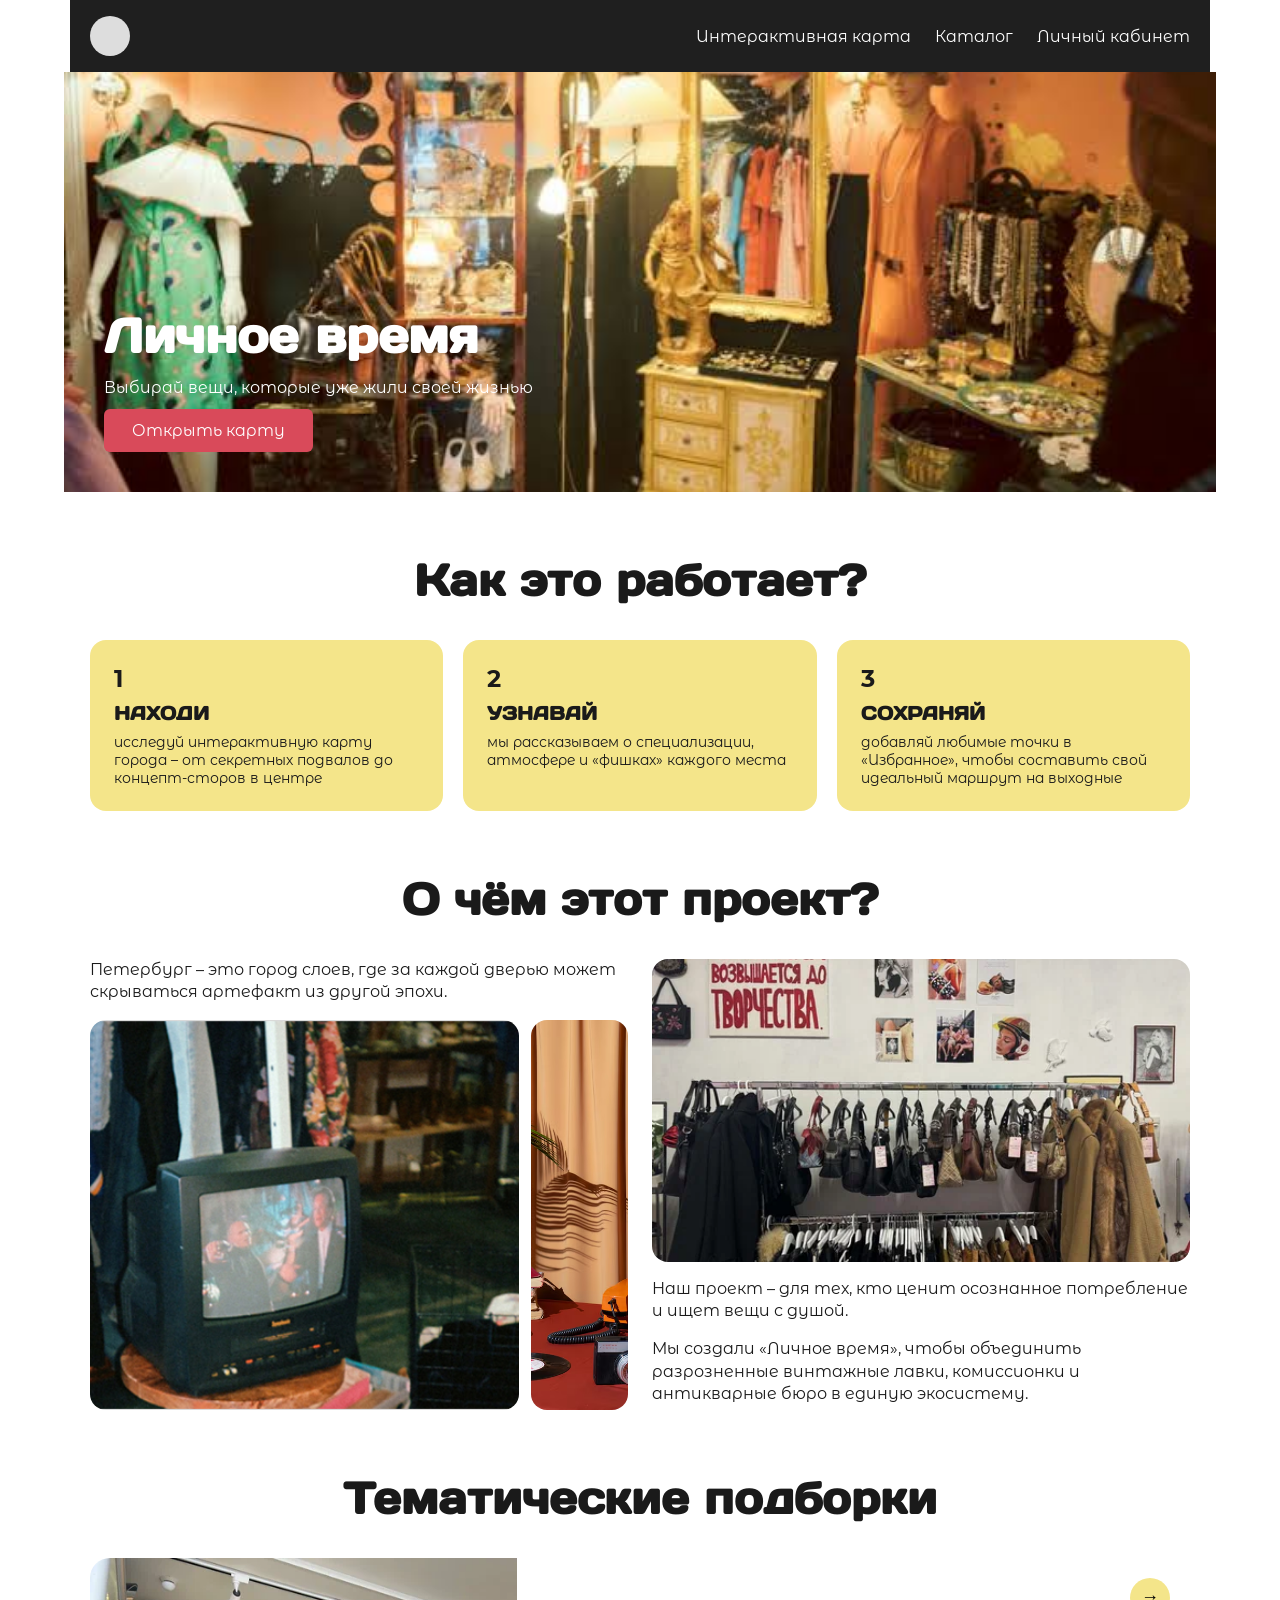
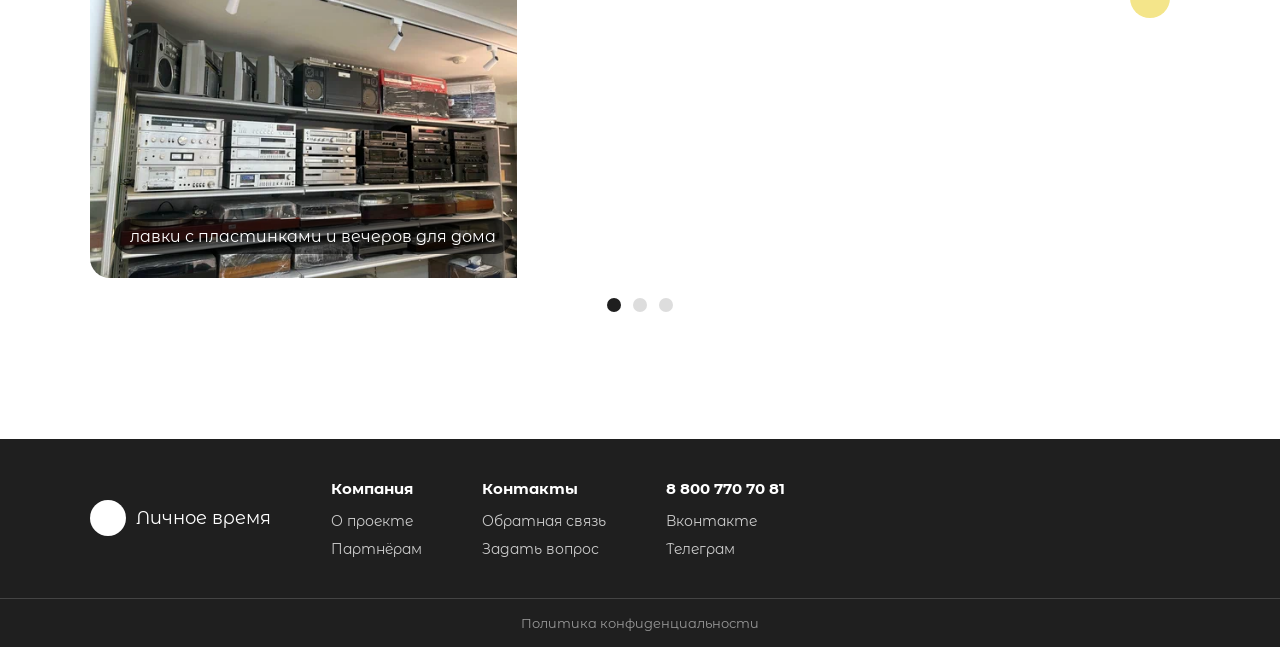
==== index.html @ d2d65a81 "проект" ====
<!DOCTYPE html>
<html lang="ru">
<head>
    <meta charset="UTF-8">
    <meta name="viewport" content="width=device-width, initial-scale=1.0">
    <title>Главная</title>

    <link rel="preconnect" href="https://fonts.googleapis.com">
    <link rel="preconnect" href="https://fonts.gstatic.com" crossorigin>
    <link href="https://fonts.googleapis.com/css2?family=Days+One&family=Montserrat+Alternates:wght@400;700&display=swap" rel="stylesheet">

    <link rel="stylesheet" href="css/style-index.css">
</head>

<body>

    <header class="header">
        <div class="headers">
            <a href="index.html" class="header-logo"></a>

            <nav class="navigation">
                <a href="map.html">Интерактивная карта</a>
                <a href="catalog.html">Каталог</a>
                <a href="lk.html">Личный кабинет</a>
            </nav>
        </div>
    </header>

    <div class="container">

        <section class="hero">
            <img class="hero-img" src="images/1.jpg" alt="главное фото">
            <div class="hero-content">
                <h1 class="hero-title">Личное время</h1>
                <p class="hero-text">Выбирай вещи, которые уже жили своей жизнью</p>
                <a href="map.html" class="btn btn-map">Открыть карту</a>
            </div>
        </section>

        <section class="how">
            <h2 class="section-title">Как это работает?</h2>
            <div class="how-list">

                <div class="how-item">
                    <span class="how-num">1</span>
                    <h3 class="how-title">Находи</h3>
                    <p class="how-text">исследуй интерактивную карту города – от секретных подвалов до концепт-сторов в центре</p>
                </div>

                <div class="how-item">
                    <span class="how-num">2</span>
                    <h3 class="how-title">Узнавай</h3>
                    <p class="how-text">мы рассказываем о специализации, атмосфере и «фишках» каждого места</p>
                </div>

                <div class="how-item">
                    <span class="how-num">3</span>
                    <h3 class="how-title">Сохраняй</h3>
                    <p class="how-text">добавляй любимые точки в «Избранное», чтобы составить свой идеальный маршрут на выходные</p>
                </div>

            </div>
        </section>

        <section class="about">
            <h2 class="section-title">О чём этот проект?</h2>
            <div class="about-content">
                <div class="about-col">
                    <p class="about-text">Петербург – это город слоев, где за каждой дверью может скрываться артефакт из другой эпохи.</p>
                    <div class="about-row">
                        <img class="about-img-big" src="images/2.jpg" alt="телевизор">
                        <img class="about-img-small" src="images/3.jpg" alt="кассета">
                    </div>
                </div>
                <div class="about-col">
                    <img class="about-img-wide" src="images/4.jpg" alt="свитер">
                    <p class="about-text">Наш проект – для тех, кто ценит осознанное потребление и ищет вещи с душой.</p>
                    <p class="about-text">Мы создали «Личное время», чтобы объединить разрозненные винтажные лавки, комиссионки и антикварные бюро в единую экосистему.</p>
                </div>
            </div>
        </section>

        <section class="slider-section">
            <h2 class="section-title">Тематические подборки</h2>

            <div class="slider">
                <div class="slide-active">
                    <img class="slide-img" src="images/5.jpg" alt="">
                    <p class="slide-text">лавки с пластинками и вечеров для дома</p>
                </div>
                <div class="slide">
                    <img class="slide-img" src="images/6.jpg" alt="">
                    <p class="slide-text">одежда 90-х для смелых образов</p>
                </div>
                <div class="slide">
                    <img class="slide-img" src="images/7.jpg" alt="">
                    <p class="slidep-text">книги и предметы для уютного вечера</p>
                </div>

                <button class="slider-arrow" id="nextSlide" type="button">→</button>
            </div>

            <div class="slider-dots" id="dots">
                <button class="dot active" data-index="0"></button>
                <button class="dot" data-index="1"></button>
                <button class="dot" data-index="2"></button>
            </div>

            <div class="slider-section__cta">
                <a href="catalog.html" class="btn btn-catalog">Уйти в шкаф</a>
            </div>
        </section>
    </div>


    <footer class="footer">
        <div class="footers">
            
            <div class="footer-brand">
                <span class="footer-logo"></span>
                <span>Личное время</span>
            </div>

            <div class="footer-col">
                <h4>Компания</h4>
                <a href="#">О проекте</a>
                <a href="#">Партнёрам</a>
            </div>

            <div class="footer-col">
                <h4>Контакты</h4>
                <a href="#">Обратная связь</a>
                <a href="#">Задать вопрос</a>
            </div>

            <div class="footer-col">
                <h4>8 800 770 70 81</h4>
                <a href="#">Вконтакте</a>
                <a href="#">Телеграм</a>
            </div>
        </div>

        <div class="footer-bottom">
            <span>Политика конфиденциальности</span>
        </div>
    </footer>

    <script src="index.js"></script>
</body>

</html>
---- css/style-index.css ----
.container {
    max-width: 1200px;
    width: 90%;
    margin: 0 auto; /*центрируем*/
    padding: 0 40px;
}
:root {
    --yellow: #f4e58a;
    --red: #d94a5a;
    --green: #a9c99a;
    --dark: #1f1f1f;
    --text: #1a1a1a;
}
body { 
    font-family: serif;
    margin: 0; 
    color: var(--text); 
}
.section-title { 
    text-align: center; 
    font-size: 44px; 
    margin-bottom: 32px; 
}
.btn {
    display: inline-block;
    padding: 12px 28px;
    border: none;
    border-radius: 6px;
    color: #fff;
    text-decoration: none;
    cursor: pointer;
}
body {
  font-family: 'Montserrat Alternates', sans-serif; /* весь обычный текст */
}
h1, h2, h3,
.hero-title,
.section-title,
.how-title,
.card-name {
  font-family: 'Days One', sans-serif; /* заголовки */
}



.headers{
    display: flex;
    justify-content: space-between;
    align-items: center;
    max-width: 1100px;
    margin: 0 auto;
    padding: 16px 20px;
    background: #1f1f1f;
}
.header-logo {
    width: 40px;
    height: 40px;
    border-radius: 50%;
    background: #ddd;
}
.navigation { 
    display: flex; 
    gap: 24px; 
}
.navigation a { 
    color: #fff; 
    text-decoration: none; 
}



.hero {
    position: relative;
    display: flex;
    align-items: flex-end;
    min-height: 420px;
}
.hero-img {
    position: absolute;
    inset: 0;
    width: 100%;
    height: 100%;
    object-fit: cover;
    z-index: -1;
}
.hero-content {
    display: flex;
    flex-direction: column;
    align-items: flex-start;
    gap: 12px;
    padding: 40px;
    color: #fff;
}
.hero-title {
    margin: 0; 
    font-size: 48px; 
}
.hero-text  { 
    margin: 0; 
}
.btn-map {
    background: var(--red);
}




.how { 
    max-width: 1100px; 
    margin: 60px auto; 
    padding: 0 20px; 
}
.how-list { 
    display: flex; 
    gap: 20px; 
}
.how-item {
    flex: 1;
    display: flex;
    flex-direction: column;
    gap: 8px;
    padding: 24px;
    border-radius: 16px;
    background: var(--yellow);
}
.how-num { 
    font-size: 24px; 
    font-weight: bold; 
}
.how-title { 
    margin: 0; 
    text-transform: uppercase; 
}
.how-text { 
    margin: 0; 
    font-size: 14px; 
}


.about { 
    max-width: 1100px; 
    margin: 60px auto; 
    padding: 0 20px; 
}
.about-content {
  display: flex;
  gap: 24px;
}
.about-col {
  flex: 1;
  display: flex;
  flex-direction: column;
  gap: 16px;
}
.about-text {
  margin: 0;
  font-size: 16px;
  line-height: 1.4;
}
.about-row {
  display: flex;
  gap: 12px;
  flex: 1;
}
.about-img-big {
  border-radius: 16px;
  object-fit: cover;
  flex: 1;
  min-width: 0;      
  aspect-ratio: 3 / 4;
  width: 100%;
  max-height: 390px;
}

.about-img-small {
  border-radius: 16px;
  object-fit: cover;
  flex: 0 0 70px;
  aspect-ratio: 1 / 4;
  max-height: 390px;
}

.about-img-wide {
  width: 100%;
  aspect-ratio: 16 / 9;
  object-fit: cover;
  border-radius: 16px;
}



.slider-section { 
    max-width: 1100px; 
    margin: 60px auto; 
    padding: 0 20px; 
}
.slider {
    position: relative;
    display: flex;
    border-radius: 20px;
    overflow: hidden;
}
.slide {
    display: none;
    position: relative;
    width: 100%;
}
.slide-active { 
    display: flex; 
    align-items: flex-end; 
}
.slide-img { 
    width: 100%; 
    height: 320px; 
    object-fit: cover; 
}
.slide-text {
    position: absolute;
    left: 24px;
    bottom: 24px;
    margin: 0;
    padding: 8px 16px;
    border-radius: 20px;
    background: rgba(0, 0, 0, .6);
    color: #fff;
}
.slider-arrow {
    position: absolute;
    right: 20px;
    top: 20px;
    width: 40px;
    height: 40px;
    border: none;
    border-radius: 50%;
    background: var(--yellow);
    font-size: 18px;
    cursor: pointer;
}
.slider-dots {
    display: flex;
    justify-content: center;
    gap: 12px;
    margin-top: 20px;
}
.dot {
    width: 14px;
    height: 14px;
    border: none;
    border-radius: 50%;
    background: #ddd;
    cursor: pointer;
}
.dot.active { 
    background: var(--dark); 
}

.slider-section__cta { display: flex; justify-content: center; margin-top: 24px; }


.footer { 
    background: var(--dark); 
    color: #fff; 
    margin-top: 60px; 
}
.footers {
    display: flex;
    gap: 60px;
    max-width: 1100px;
    margin: 0 auto;
    padding: 40px 20px;
}
.footer-brand { 
    display: flex;
    align-items: center;
    gap: 10px;
    font-size: 18px; 
}
.footer-logo {
    width: 36px;
    height: 36px;
    border-radius: 50%;
    background: #fff;
}
.footer-col { 
    display: flex; 
    flex-direction: column; 
    gap: 10px; 
}
.footer-col h4 { 
    margin: 0 0 4px; 
    font-size: 15px; 
}
.footer-col a { 
    color: #ccc; 
    text-decoration: none; 
    font-size: 14px; 
}
.footer-bottom {
    border-top: 1px solid #444;
    padding: 16px 20px;
    text-align: center;
    font-size: 13px;
    color: #999;
}





@media (min-width: 601px) and (max-width: 1024px) {
  .how-list {
    flex-wrap: wrap;
  }
  .how-item {
    flex: 1 1 45%;
  }

  .about-content {
    flex-direction: column;
  }
  .about-row {
    height: 240px;
  }

  .footer-top {
    flex-wrap: wrap;
    gap: 32px;
  }
}


@media (max-width: 600px) {
  .hero-title { font-size: 32px; }
  .hero-content { padding: 24px; }

  .how-list {
    flex-direction: column;
  }

  .about-content {
    flex-direction: column;
  }
  .about-row {
    height: 200px;
  }

  .slide-img { height: 220px; }

  .footer-top {
    flex-direction: column;
    gap: 24px;
  }
}
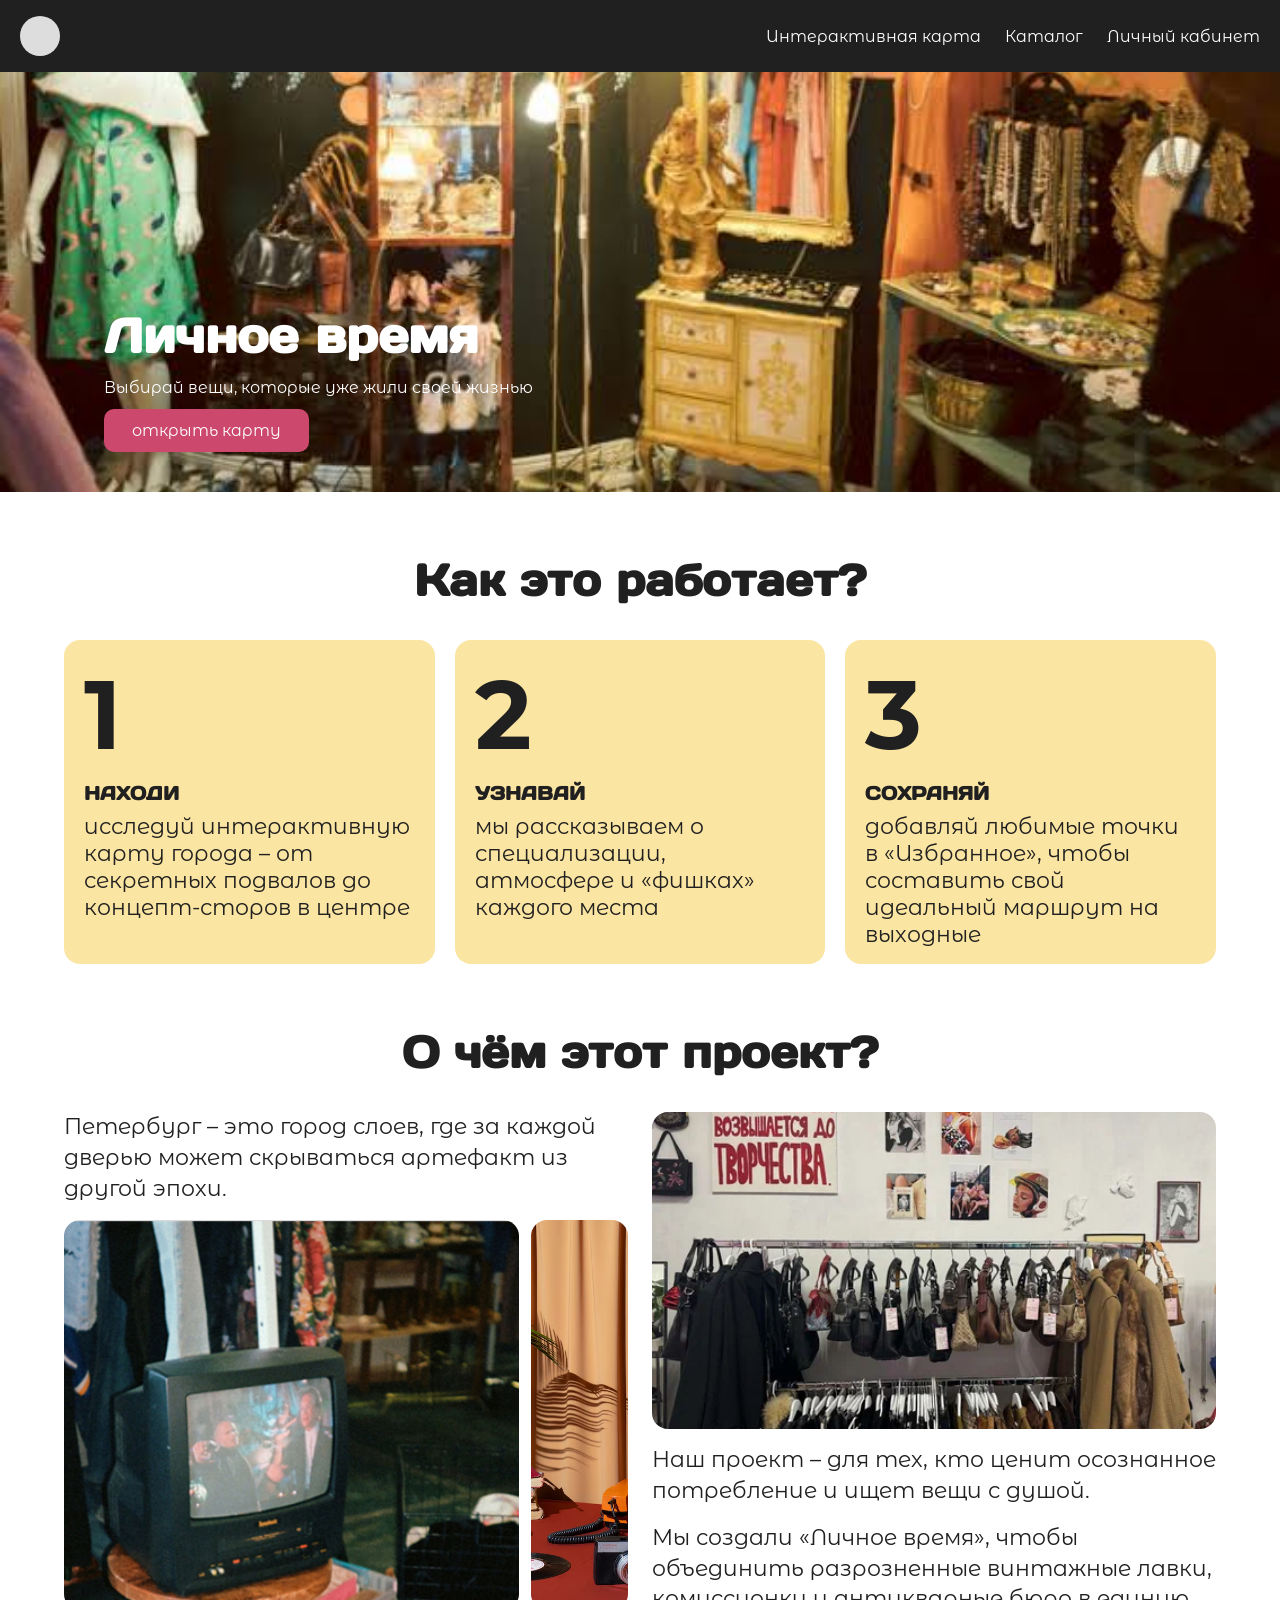
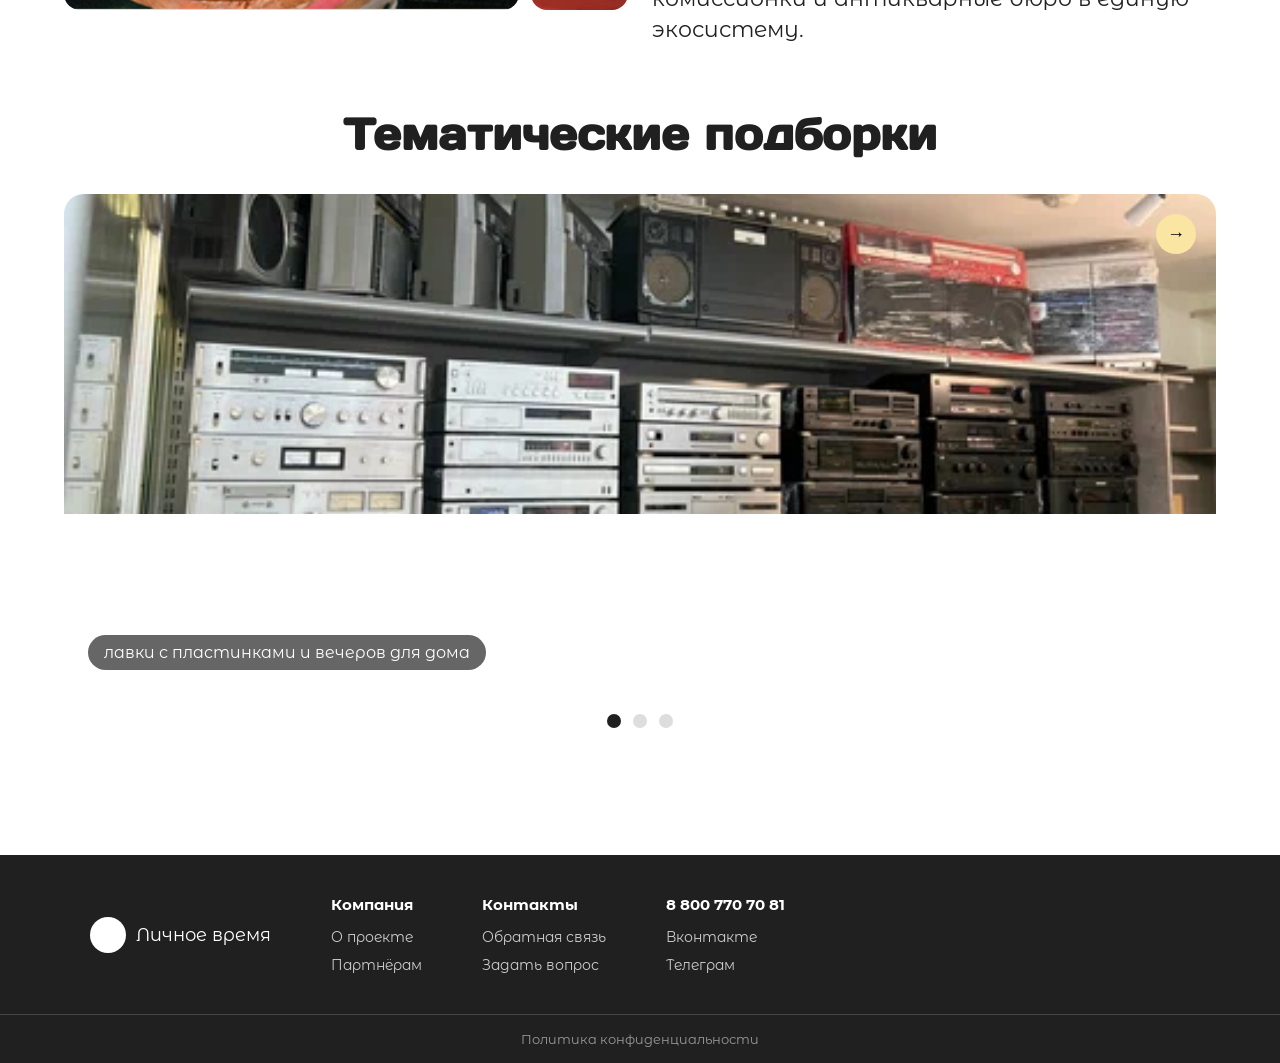
==== commit dd8ea784: "правки" ====
--- a/index.html
+++ b/index.html
@@ -26,91 +26,95 @@
         </div>
     </header>
 
-    <div class="container">
+    
 
         <section class="hero">
             <img class="hero-img" src="images/1.jpg" alt="главное фото">
-            <div class="hero-content">
-                <h1 class="hero-title">Личное время</h1>
-                <p class="hero-text">Выбирай вещи, которые уже жили своей жизнью</p>
-                <a href="map.html" class="btn btn-map">Открыть карту</a>
-            </div>
+            <div class="container">
+                <div class="hero-content">
+                    <h1 class="hero-title">Личное время</h1>
+                    <p class="hero-text">Выбирай вещи, которые уже жили своей жизнью</p>
+                    <a href="map.html" class="btn btn-map">открыть карту</a>
+                </div>
+            </div>    
         </section>
 
-        <section class="how">
-            <h2 class="section-title">Как это работает?</h2>
-            <div class="how-list">
+        <div class="container">
 
-                <div class="how-item">
-                    <span class="how-num">1</span>
-                    <h3 class="how-title">Находи</h3>
-                    <p class="how-text">исследуй интерактивную карту города – от секретных подвалов до концепт-сторов в центре</p>
+            <section class="how">
+                <h2 class="section-title">Как это работает?</h2>
+                <div class="how-list">
+
+                    <div class="how-item">
+                        <span class="how-num">1</span>
+                        <h3 class="how-title">Находи</h3>
+                        <p class="how-text">исследуй интерактивную карту города – от секретных подвалов до концепт-сторов в центре</p>
+                    </div>
+
+                    <div class="how-item">
+                        <span class="how-num">2</span>
+                        <h3 class="how-title">Узнавай</h3>
+                        <p class="how-text">мы рассказываем о специализации, атмосфере и «фишках» каждого места</p>
+                    </div>
+
+                    <div class="how-item">
+                        <span class="how-num">3</span>
+                        <h3 class="how-title">Сохраняй</h3>
+                        <p class="how-text">добавляй любимые точки в «Избранное», чтобы составить свой идеальный маршрут на выходные</p>
+                    </div>
+
+                </div>
+            </section>
+
+            <section class="about">
+                <h2 class="section-title">О чём этот проект?</h2>
+                <div class="about-content">
+                    <div class="about-col">
+                        <p class="about-text">Петербург – это город слоев, где за каждой дверью может скрываться артефакт из другой эпохи.</p>
+                        <div class="about-row">
+                            <img class="about-img-big" src="images/2.jpg" alt="телевизор">
+                            <img class="about-img-small" src="images/3.jpg" alt="кассета">
+                        </div>
+                    </div>
+                    <div class="about-col">
+                        <img class="about-img-wide" src="images/4.jpg" alt="свитер">
+                        <p class="about-text">Наш проект – для тех, кто ценит осознанное потребление и ищет вещи с душой.</p>
+                        <p class="about-text">Мы создали «Личное время», чтобы объединить разрозненные винтажные лавки, комиссионки и антикварные бюро в единую экосистему.</p>
+                    </div>
+                </div>
+            </section>
+
+            <section class="slider-section">
+                <h2 class="section-title">Тематические подборки</h2>
+
+                <div class="slider">
+                    <div class="slide-active">
+                        <img class="slide-img" src="images/5.jpg" alt="">
+                        <p class="slide-text">лавки с пластинками и вечеров для дома</p>
+                    </div>
+                    <div class="slide">
+                        <img class="slide-img" src="images/6.jpg" alt="">
+                        <p class="slide-text">одежда 90-х для смелых образов</p>
+                    </div>
+                    <div class="slide">
+                        <img class="slide-img" src="images/7.jpg" alt="">
+                        <p class="slidep-text">книги и предметы для уютного вечера</p>
+                    </div>
+
+                    <button class="slider-arrow" id="nextSlide" type="button">→</button>
                 </div>
 
-                <div class="how-item">
-                    <span class="how-num">2</span>
-                    <h3 class="how-title">Узнавай</h3>
-                    <p class="how-text">мы рассказываем о специализации, атмосфере и «фишках» каждого места</p>
+                <div class="slider-dots" id="dots">
+                    <button class="dot active" data-index="0"></button>
+                    <button class="dot" data-index="1"></button>
+                    <button class="dot" data-index="2"></button>
                 </div>
 
-                <div class="how-item">
-                    <span class="how-num">3</span>
-                    <h3 class="how-title">Сохраняй</h3>
-                    <p class="how-text">добавляй любимые точки в «Избранное», чтобы составить свой идеальный маршрут на выходные</p>
+                <div class="slider-section__cta">
+                    <a href="catalog.html" class="btn btn-catalog">Уйти в шкаф</a>
                 </div>
-
-            </div>
-        </section>
-
-        <section class="about">
-            <h2 class="section-title">О чём этот проект?</h2>
-            <div class="about-content">
-                <div class="about-col">
-                    <p class="about-text">Петербург – это город слоев, где за каждой дверью может скрываться артефакт из другой эпохи.</p>
-                    <div class="about-row">
-                        <img class="about-img-big" src="images/2.jpg" alt="телевизор">
-                        <img class="about-img-small" src="images/3.jpg" alt="кассета">
-                    </div>
-                </div>
-                <div class="about-col">
-                    <img class="about-img-wide" src="images/4.jpg" alt="свитер">
-                    <p class="about-text">Наш проект – для тех, кто ценит осознанное потребление и ищет вещи с душой.</p>
-                    <p class="about-text">Мы создали «Личное время», чтобы объединить разрозненные винтажные лавки, комиссионки и антикварные бюро в единую экосистему.</p>
-                </div>
-            </div>
-        </section>
-
-        <section class="slider-section">
-            <h2 class="section-title">Тематические подборки</h2>
-
-            <div class="slider">
-                <div class="slide-active">
-                    <img class="slide-img" src="images/5.jpg" alt="">
-                    <p class="slide-text">лавки с пластинками и вечеров для дома</p>
-                </div>
-                <div class="slide">
-                    <img class="slide-img" src="images/6.jpg" alt="">
-                    <p class="slide-text">одежда 90-х для смелых образов</p>
-                </div>
-                <div class="slide">
-                    <img class="slide-img" src="images/7.jpg" alt="">
-                    <p class="slidep-text">книги и предметы для уютного вечера</p>
-                </div>
-
-                <button class="slider-arrow" id="nextSlide" type="button">→</button>
-            </div>
-
-            <div class="slider-dots" id="dots">
-                <button class="dot active" data-index="0"></button>
-                <button class="dot" data-index="1"></button>
-                <button class="dot" data-index="2"></button>
-            </div>
-
-            <div class="slider-section__cta">
-                <a href="catalog.html" class="btn btn-catalog">Уйти в шкаф</a>
-            </div>
-        </section>
-    </div>
+            </section>
+        </div>
 
 
     <footer class="footer">
--- a/css/style-index.css
+++ b/css/style-index.css
@@ -5,11 +5,10 @@
     padding: 0 40px;
 }
 :root {
-    --yellow: #f4e58a;
-    --red: #d94a5a;
-    --green: #a9c99a;
-    --dark: #1f1f1f;
-    --text: #1a1a1a;
+    --yellow: #FBE5A2;
+    --red: #CC486C;
+    --dark: #202020;
+    --text: #202020;
 }
 body { 
     font-family: serif;
@@ -25,32 +24,33 @@
     display: inline-block;
     padding: 12px 28px;
     border: none;
-    border-radius: 6px;
+    border-radius: 10px;
     color: #fff;
     text-decoration: none;
     cursor: pointer;
 }
 body {
-  font-family: 'Montserrat Alternates', sans-serif; /* весь обычный текст */
+  font-family: 'Montserrat Alternates', sans-serif;
 }
 h1, h2, h3,
 .hero-title,
 .section-title,
 .how-title,
 .card-name {
-  font-family: 'Days One', sans-serif; /* заголовки */
-}
-
-
-
+  font-family: 'Days One', sans-serif;
+}
+
+
+
+/* шапка */
 .headers{
     display: flex;
     justify-content: space-between;
     align-items: center;
-    max-width: 1100px;
+    max-width: auto;
     margin: 0 auto;
     padding: 16px 20px;
-    background: #1f1f1f;
+    background: #202020;
 }
 .header-logo {
     width: 40px;
@@ -68,7 +68,7 @@
 }
 
 
-
+/* глав блок */
 .hero {
     position: relative;
     display: flex;
@@ -77,9 +77,8 @@
 }
 .hero-img {
     position: absolute;
-    inset: 0;
     width: 100%;
-    height: 100%;
+    height: 140%;
     object-fit: cover;
     z-index: -1;
 }
@@ -104,27 +103,25 @@
 
 
 
-
-.how { 
-    max-width: 1100px; 
+/* как это работает? */
+.how {  
     margin: 60px auto; 
-    padding: 0 20px; 
 }
 .how-list { 
     display: flex; 
-    gap: 20px; 
+    gap: 20px;
 }
 .how-item {
     flex: 1;
     display: flex;
     flex-direction: column;
     gap: 8px;
-    padding: 24px;
+    padding: 16px 20px;
     border-radius: 16px;
     background: var(--yellow);
 }
 .how-num { 
-    font-size: 24px; 
+    font-size: 96px; 
     font-weight: bold; 
 }
 .how-title { 
@@ -133,14 +130,13 @@
 }
 .how-text { 
     margin: 0; 
-    font-size: 14px; 
-}
-
-
-.about { 
-    max-width: 1100px; 
-    margin: 60px auto; 
-    padding: 0 20px; 
+    font-size: 22px; 
+}
+
+
+/* о чём проект */
+.about {  
+    margin: 60px auto;  
 }
 .about-content {
   display: flex;
@@ -154,7 +150,7 @@
 }
 .about-text {
   margin: 0;
-  font-size: 16px;
+  font-size: 22px;
   line-height: 1.4;
 }
 .about-row {
@@ -175,7 +171,6 @@
 .about-img-small {
   border-radius: 16px;
   object-fit: cover;
-  flex: 0 0 70px;
   aspect-ratio: 1 / 4;
   max-height: 390px;
 }
@@ -190,13 +185,11 @@
 
 
 .slider-section { 
-    max-width: 1100px; 
-    margin: 60px auto; 
-    padding: 0 20px; 
+    margin: 60px auto;  
 }
 .slider {
     position: relative;
-    display: flex;
+    height: 500px;
     border-radius: 20px;
     overflow: hidden;
 }
